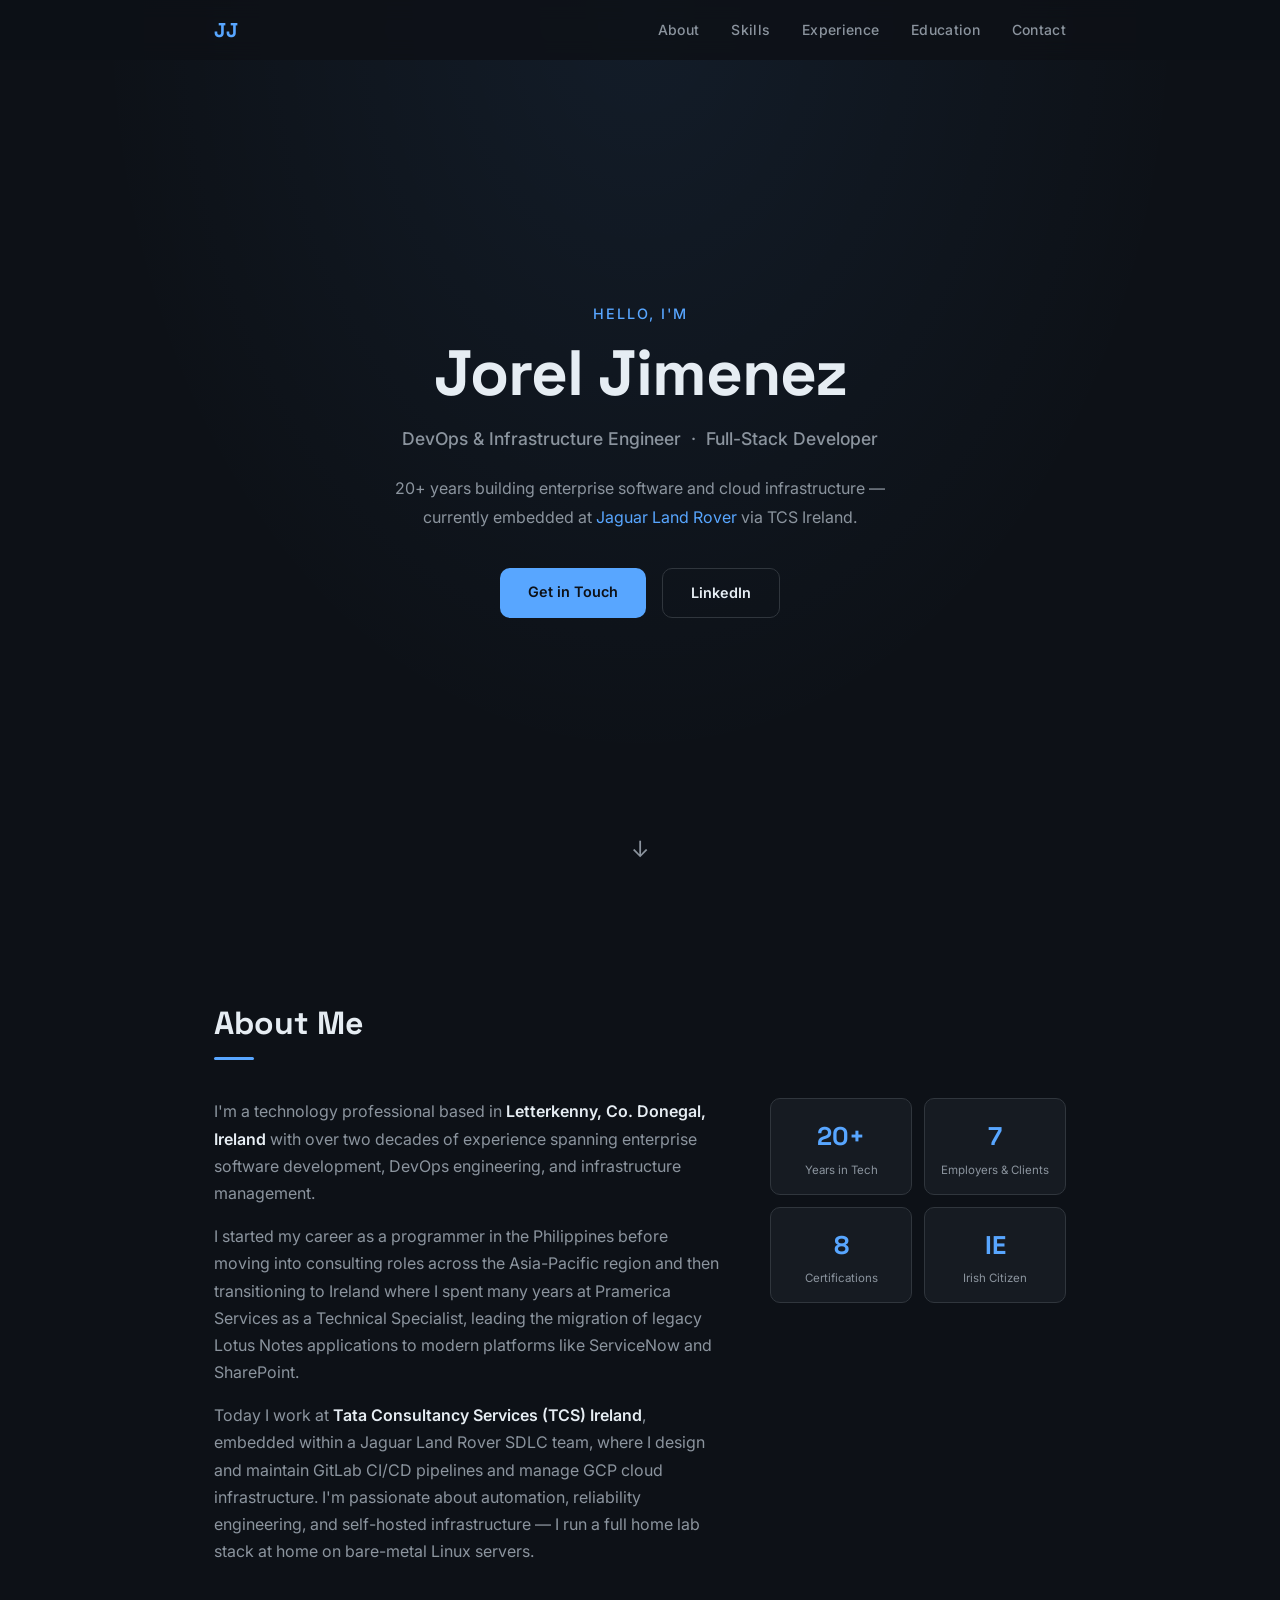
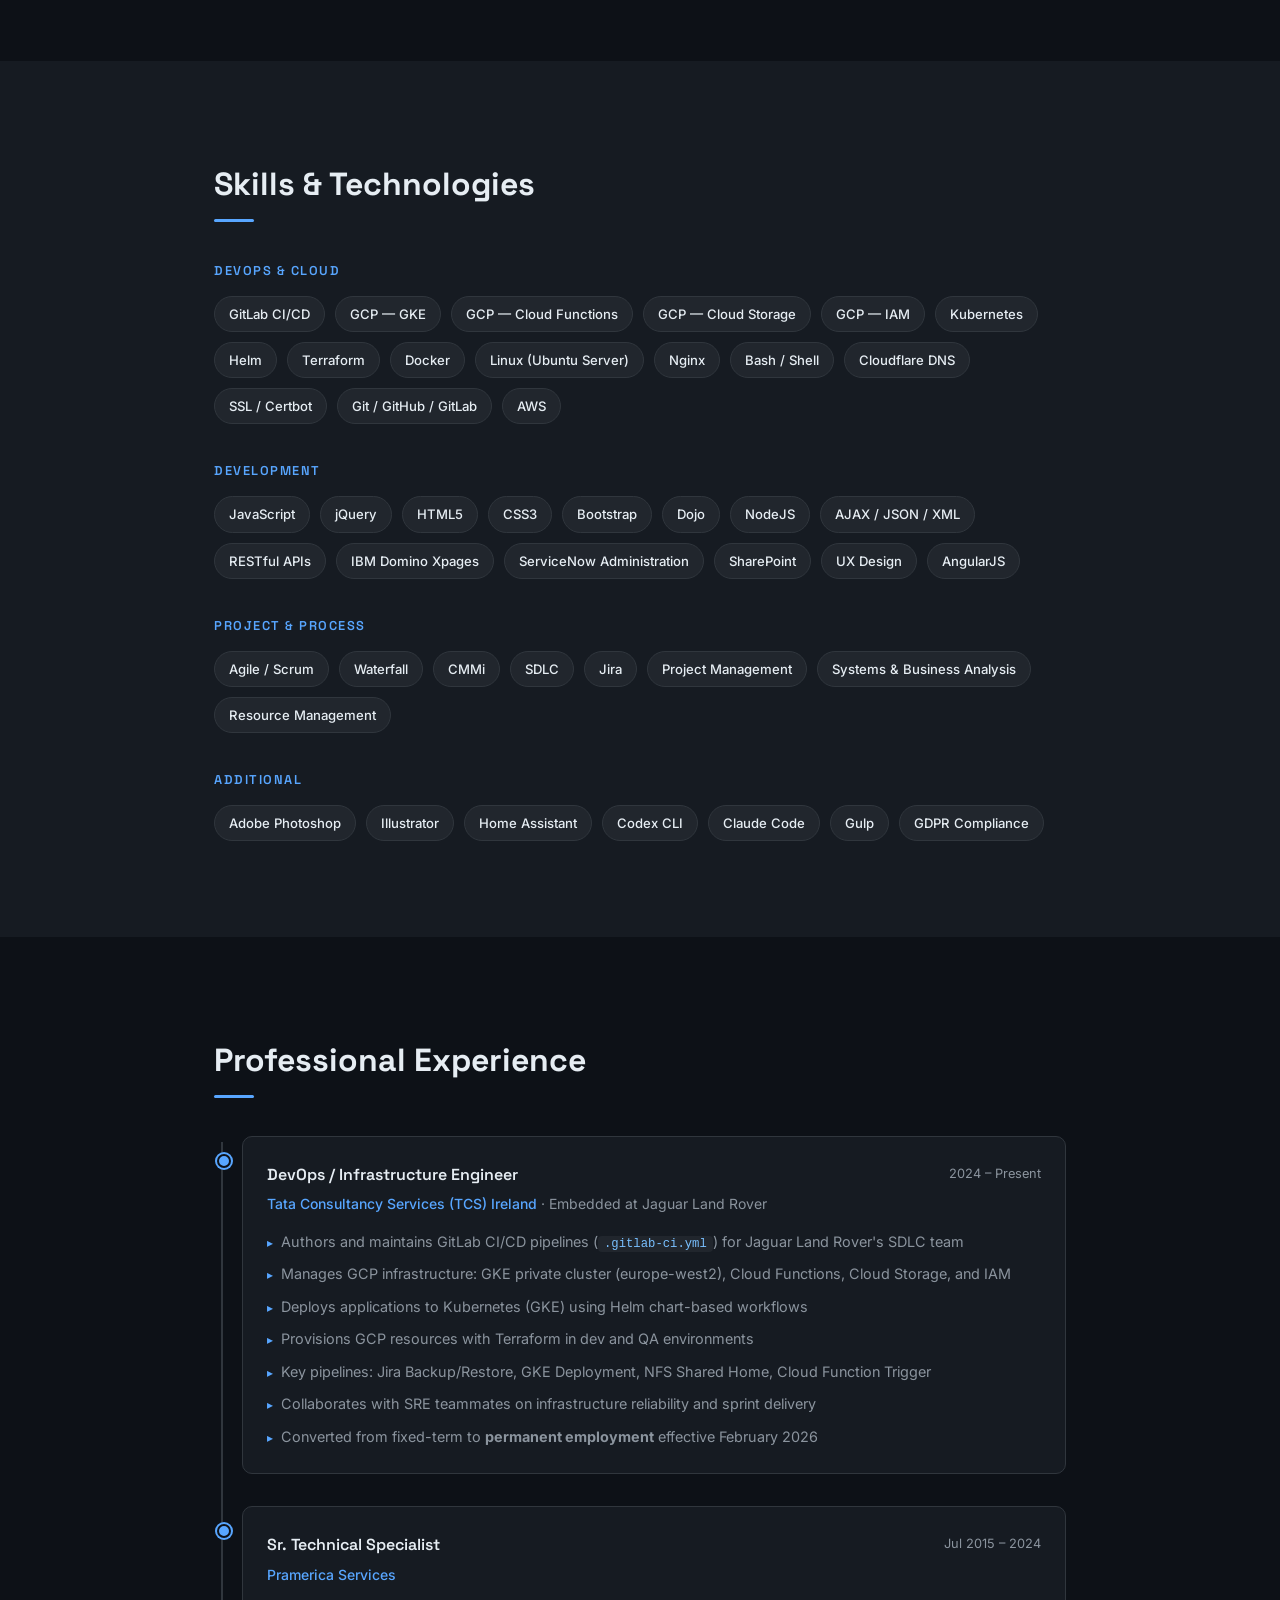
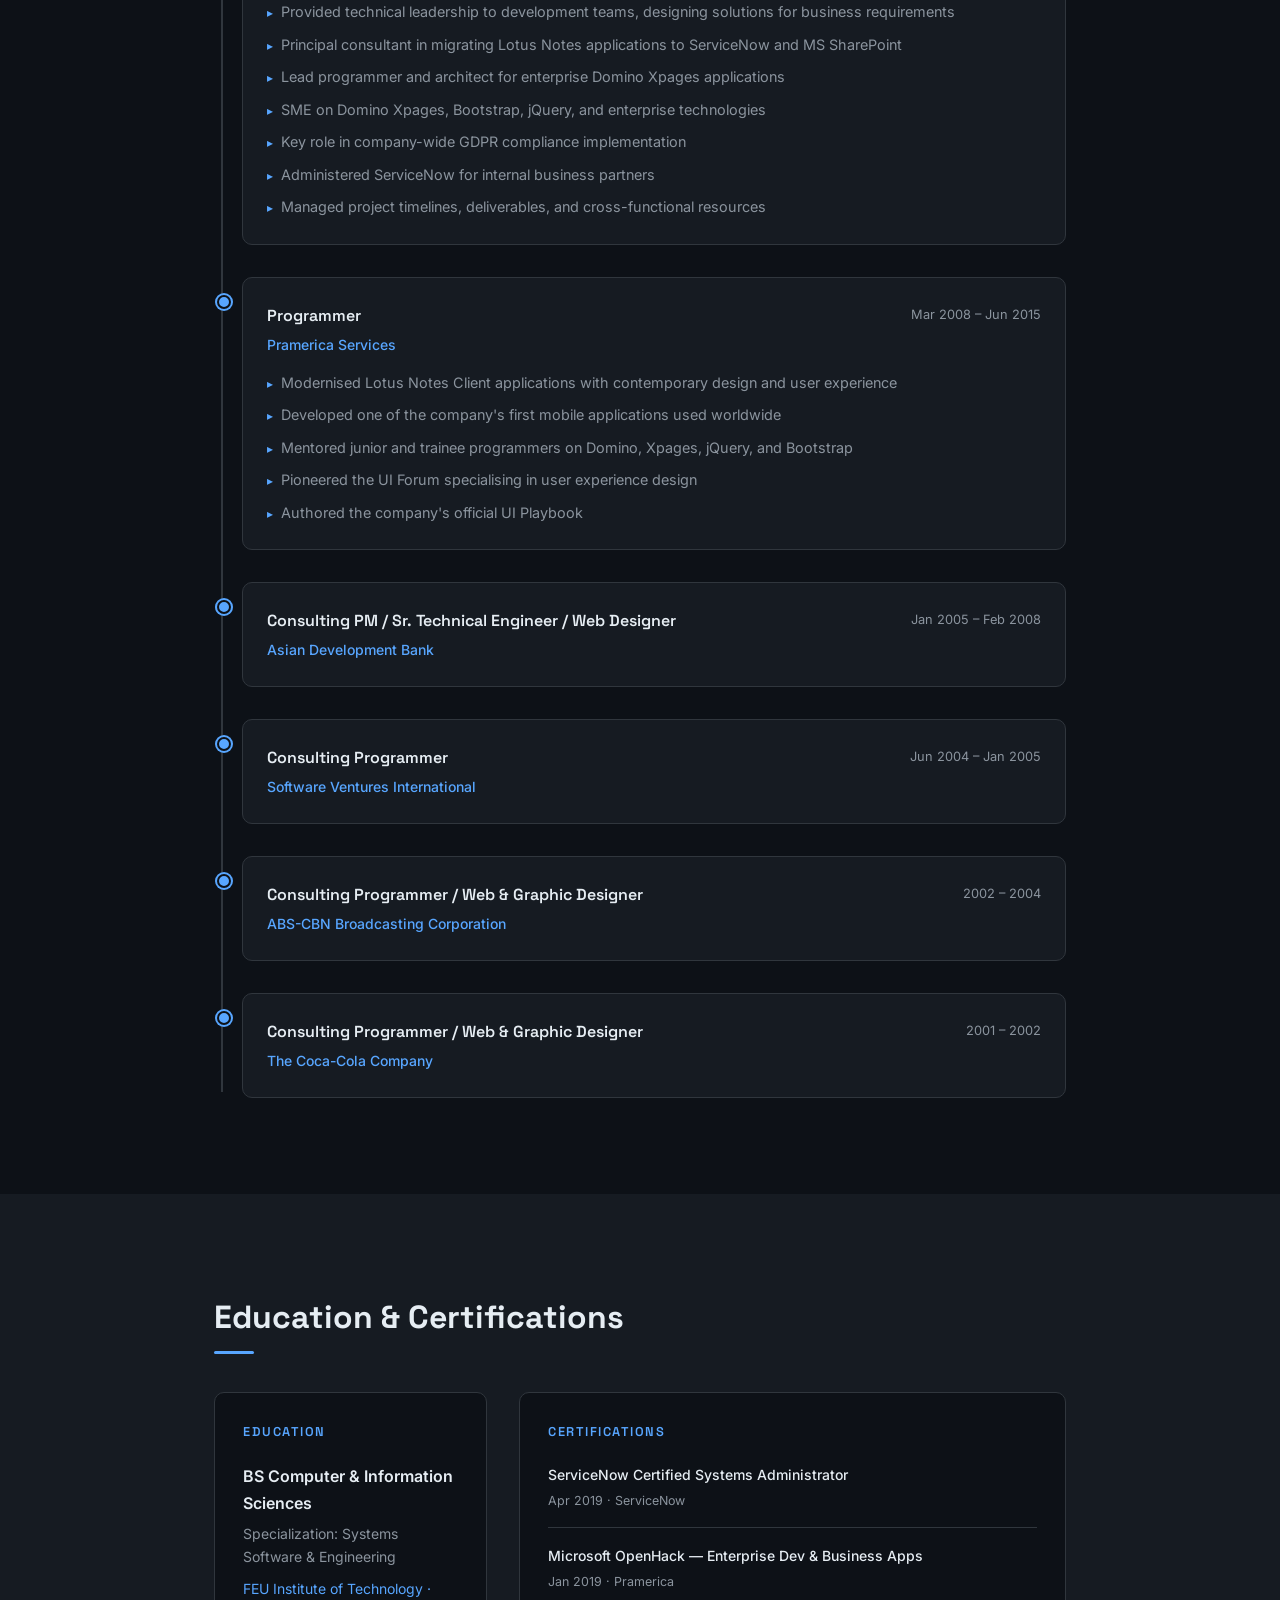
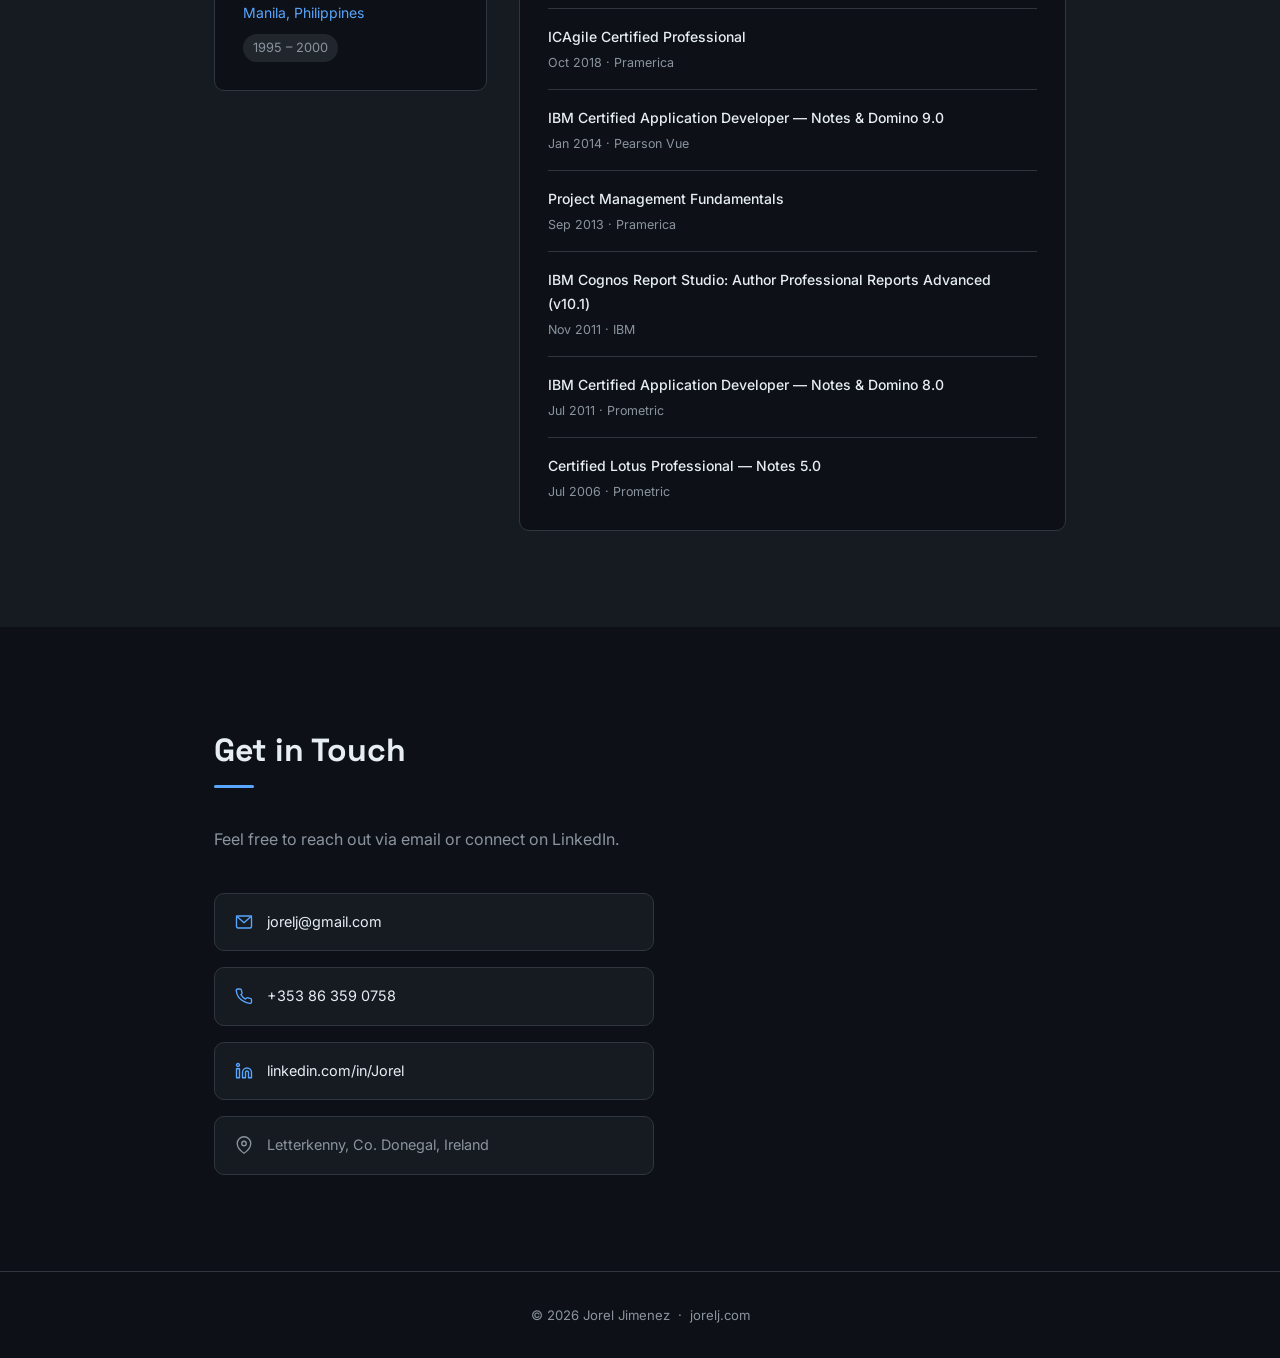
==== index.html @ f2c5dcb1 "initial commit" ====
<!DOCTYPE html>
<html lang="en">
<head>
  <meta charset="UTF-8" />
  <meta name="viewport" content="width=device-width, initial-scale=1.0" />
  <title>Jorel Jimenez — DevOps & Full-Stack Engineer</title>
  <meta name="description" content="Personal CV site of Jorel Jimenez — DevOps & Infrastructure Engineer with 20+ years in tech." />
  <link rel="preconnect" href="https://fonts.googleapis.com" />
  <link rel="preconnect" href="https://fonts.gstatic.com" crossorigin />
  <link href="https://fonts.googleapis.com/css2?family=Inter:wght@400;500;600&family=Space+Grotesk:wght@500;700&display=swap" rel="stylesheet" />
  <link rel="stylesheet" href="styles.css" />
</head>
<body>

  <!-- ===== NAV ===== -->
  <nav id="navbar">
    <div class="nav-inner">
      <a href="#hero" class="nav-logo">JJ</a>
      <button class="nav-toggle" aria-label="Toggle menu" aria-expanded="false">
        <span></span><span></span><span></span>
      </button>
      <ul class="nav-links">
        <li><a href="#about">About</a></li>
        <li><a href="#skills">Skills</a></li>
        <li><a href="#experience">Experience</a></li>
        <li><a href="#education">Education</a></li>
        <li><a href="#contact">Contact</a></li>
      </ul>
    </div>
  </nav>

  <!-- ===== HERO ===== -->
  <section id="hero">
    <div class="hero-content reveal">
      <p class="hero-eyebrow">Hello, I'm</p>
      <h1>Jorel Jimenez</h1>
      <p class="hero-title">DevOps &amp; Infrastructure Engineer &nbsp;·&nbsp; Full-Stack Developer</p>
      <p class="hero-sub">20+ years building enterprise software and cloud infrastructure —<br>currently embedded at <span class="accent">Jaguar Land Rover</span> via TCS Ireland.</p>
      <div class="hero-cta">
        <a href="#contact" class="btn btn-primary">Get in Touch</a>
        <a href="https://ie.linkedin.com/in/Jorel" target="_blank" rel="noopener" class="btn btn-outline">LinkedIn</a>
      </div>
    </div>
    <div class="hero-scroll-hint">&#x2193;</div>
  </section>

  <!-- ===== ABOUT ===== -->
  <section id="about">
    <div class="container">
      <h2 class="section-title reveal">About Me</h2>
      <div class="about-grid reveal">
        <div class="about-text">
          <p>
            I'm a technology professional based in <strong>Letterkenny, Co. Donegal, Ireland</strong> with over two decades of experience spanning enterprise software development, DevOps engineering, and infrastructure management.
          </p>
          <p>
            I started my career as a programmer in the Philippines before moving into consulting roles across the Asia-Pacific region and then transitioning to Ireland where I spent many years at Pramerica Services as a Technical Specialist, leading the migration of legacy Lotus Notes applications to modern platforms like ServiceNow and SharePoint.
          </p>
          <p>
            Today I work at <strong>Tata Consultancy Services (TCS) Ireland</strong>, embedded within a Jaguar Land Rover SDLC team, where I design and maintain GitLab CI/CD pipelines and manage GCP cloud infrastructure. I'm passionate about automation, reliability engineering, and self-hosted infrastructure — I run a full home lab stack at home on bare-metal Linux servers.
          </p>
        </div>
        <div class="about-highlights">
          <div class="highlight-card">
            <span class="highlight-num accent">20+</span>
            <span class="highlight-label">Years in Tech</span>
          </div>
          <div class="highlight-card">
            <span class="highlight-num accent">7</span>
            <span class="highlight-label">Employers &amp; Clients</span>
          </div>
          <div class="highlight-card">
            <span class="highlight-num accent">8</span>
            <span class="highlight-label">Certifications</span>
          </div>
          <div class="highlight-card">
            <span class="highlight-num accent">IE</span>
            <span class="highlight-label">Irish Citizen</span>
          </div>
        </div>
      </div>
    </div>
  </section>

  <!-- ===== SKILLS ===== -->
  <section id="skills">
    <div class="container">
      <h2 class="section-title reveal">Skills &amp; Technologies</h2>

      <div class="skills-group reveal">
        <h3 class="skills-group-title">DevOps &amp; Cloud</h3>
        <div class="tags">
          <span class="tag">GitLab CI/CD</span>
          <span class="tag">GCP — GKE</span>
          <span class="tag">GCP — Cloud Functions</span>
          <span class="tag">GCP — Cloud Storage</span>
          <span class="tag">GCP — IAM</span>
          <span class="tag">Kubernetes</span>
          <span class="tag">Helm</span>
          <span class="tag">Terraform</span>
          <span class="tag">Docker</span>
          <span class="tag">Linux (Ubuntu Server)</span>
          <span class="tag">Nginx</span>
          <span class="tag">Bash / Shell</span>
          <span class="tag">Cloudflare DNS</span>
          <span class="tag">SSL / Certbot</span>
          <span class="tag">Git / GitHub / GitLab</span>
          <span class="tag">AWS</span>
        </div>
      </div>

      <div class="skills-group reveal">
        <h3 class="skills-group-title">Development</h3>
        <div class="tags">
          <span class="tag">JavaScript</span>
          <span class="tag">jQuery</span>
          <span class="tag">HTML5</span>
          <span class="tag">CSS3</span>
          <span class="tag">Bootstrap</span>
          <span class="tag">Dojo</span>
          <span class="tag">NodeJS</span>
          <span class="tag">AJAX / JSON / XML</span>
          <span class="tag">RESTful APIs</span>
          <span class="tag">IBM Domino Xpages</span>
          <span class="tag">ServiceNow Administration</span>
          <span class="tag">SharePoint</span>
          <span class="tag">UX Design</span>
          <span class="tag">AngularJS</span>
        </div>
      </div>

      <div class="skills-group reveal">
        <h3 class="skills-group-title">Project &amp; Process</h3>
        <div class="tags">
          <span class="tag">Agile / Scrum</span>
          <span class="tag">Waterfall</span>
          <span class="tag">CMMi</span>
          <span class="tag">SDLC</span>
          <span class="tag">Jira</span>
          <span class="tag">Project Management</span>
          <span class="tag">Systems &amp; Business Analysis</span>
          <span class="tag">Resource Management</span>
        </div>
      </div>

      <div class="skills-group reveal">
        <h3 class="skills-group-title">Additional</h3>
        <div class="tags">
          <span class="tag">Adobe Photoshop</span>
          <span class="tag">Illustrator</span>
          <span class="tag">Home Assistant</span>
          <span class="tag">Codex CLI</span>
          <span class="tag">Claude Code</span>
          <span class="tag">Gulp</span>
          <span class="tag">GDPR Compliance</span>
        </div>
      </div>
    </div>
  </section>

  <!-- ===== EXPERIENCE ===== -->
  <section id="experience">
    <div class="container">
      <h2 class="section-title reveal">Professional Experience</h2>
      <div class="timeline">

        <div class="timeline-item reveal">
          <div class="timeline-dot"></div>
          <div class="timeline-card">
            <div class="timeline-header">
              <div>
                <h3 class="timeline-role">DevOps / Infrastructure Engineer</h3>
                <p class="timeline-company">Tata Consultancy Services (TCS) Ireland <span class="timeline-client">· Embedded at Jaguar Land Rover</span></p>
              </div>
              <span class="timeline-date">2024 – Present</span>
            </div>
            <ul class="timeline-bullets">
              <li>Authors and maintains GitLab CI/CD pipelines (<code>.gitlab-ci.yml</code>) for Jaguar Land Rover's SDLC team</li>
              <li>Manages GCP infrastructure: GKE private cluster (europe-west2), Cloud Functions, Cloud Storage, and IAM</li>
              <li>Deploys applications to Kubernetes (GKE) using Helm chart-based workflows</li>
              <li>Provisions GCP resources with Terraform in dev and QA environments</li>
              <li>Key pipelines: Jira Backup/Restore, GKE Deployment, NFS Shared Home, Cloud Function Trigger</li>
              <li>Collaborates with SRE teammates on infrastructure reliability and sprint delivery</li>
              <li>Converted from fixed-term to <strong>permanent employment</strong> effective February 2026</li>
            </ul>
          </div>
        </div>

        <div class="timeline-item reveal">
          <div class="timeline-dot"></div>
          <div class="timeline-card">
            <div class="timeline-header">
              <div>
                <h3 class="timeline-role">Sr. Technical Specialist</h3>
                <p class="timeline-company">Pramerica Services</p>
              </div>
              <span class="timeline-date">Jul 2015 – 2024</span>
            </div>
            <ul class="timeline-bullets">
              <li>Provided technical leadership to development teams, designing solutions for business requirements</li>
              <li>Principal consultant in migrating Lotus Notes applications to ServiceNow and MS SharePoint</li>
              <li>Lead programmer and architect for enterprise Domino Xpages applications</li>
              <li>SME on Domino Xpages, Bootstrap, jQuery, and enterprise technologies</li>
              <li>Key role in company-wide GDPR compliance implementation</li>
              <li>Administered ServiceNow for internal business partners</li>
              <li>Managed project timelines, deliverables, and cross-functional resources</li>
            </ul>
          </div>
        </div>

        <div class="timeline-item reveal">
          <div class="timeline-dot"></div>
          <div class="timeline-card">
            <div class="timeline-header">
              <div>
                <h3 class="timeline-role">Programmer</h3>
                <p class="timeline-company">Pramerica Services</p>
              </div>
              <span class="timeline-date">Mar 2008 – Jun 2015</span>
            </div>
            <ul class="timeline-bullets">
              <li>Modernised Lotus Notes Client applications with contemporary design and user experience</li>
              <li>Developed one of the company's first mobile applications used worldwide</li>
              <li>Mentored junior and trainee programmers on Domino, Xpages, jQuery, and Bootstrap</li>
              <li>Pioneered the UI Forum specialising in user experience design</li>
              <li>Authored the company's official UI Playbook</li>
            </ul>
          </div>
        </div>

        <div class="timeline-item reveal">
          <div class="timeline-dot"></div>
          <div class="timeline-card">
            <div class="timeline-header">
              <div>
                <h3 class="timeline-role">Consulting PM / Sr. Technical Engineer / Web Designer</h3>
                <p class="timeline-company">Asian Development Bank</p>
              </div>
              <span class="timeline-date">Jan 2005 – Feb 2008</span>
            </div>
          </div>
        </div>

        <div class="timeline-item reveal">
          <div class="timeline-dot"></div>
          <div class="timeline-card">
            <div class="timeline-header">
              <div>
                <h3 class="timeline-role">Consulting Programmer</h3>
                <p class="timeline-company">Software Ventures International</p>
              </div>
              <span class="timeline-date">Jun 2004 – Jan 2005</span>
            </div>
          </div>
        </div>

        <div class="timeline-item reveal">
          <div class="timeline-dot"></div>
          <div class="timeline-card">
            <div class="timeline-header">
              <div>
                <h3 class="timeline-role">Consulting Programmer / Web &amp; Graphic Designer</h3>
                <p class="timeline-company">ABS-CBN Broadcasting Corporation</p>
              </div>
              <span class="timeline-date">2002 – 2004</span>
            </div>
          </div>
        </div>

        <div class="timeline-item reveal">
          <div class="timeline-dot"></div>
          <div class="timeline-card">
            <div class="timeline-header">
              <div>
                <h3 class="timeline-role">Consulting Programmer / Web &amp; Graphic Designer</h3>
                <p class="timeline-company">The Coca-Cola Company</p>
              </div>
              <span class="timeline-date">2001 – 2002</span>
            </div>
          </div>
        </div>

      </div>
    </div>
  </section>

  <!-- ===== EDUCATION & CERTS ===== -->
  <section id="education">
    <div class="container">
      <h2 class="section-title reveal">Education &amp; Certifications</h2>
      <div class="edu-grid">

        <div class="edu-card reveal">
          <h3>Education</h3>
          <div class="edu-entry">
            <p class="edu-degree">BS Computer &amp; Information Sciences</p>
            <p class="edu-spec">Specialization: Systems Software &amp; Engineering</p>
            <p class="edu-school">FEU Institute of Technology · Manila, Philippines</p>
            <span class="edu-year">1995 – 2000</span>
          </div>
        </div>

        <div class="cert-card reveal">
          <h3>Certifications</h3>
          <ul class="cert-list">
            <li>
              <span class="cert-name">ServiceNow Certified Systems Administrator</span>
              <span class="cert-meta">Apr 2019 · ServiceNow</span>
            </li>
            <li>
              <span class="cert-name">Microsoft OpenHack — Enterprise Dev &amp; Business Apps</span>
              <span class="cert-meta">Jan 2019 · Pramerica</span>
            </li>
            <li>
              <span class="cert-name">ICAgile Certified Professional</span>
              <span class="cert-meta">Oct 2018 · Pramerica</span>
            </li>
            <li>
              <span class="cert-name">IBM Certified Application Developer — Notes &amp; Domino 9.0</span>
              <span class="cert-meta">Jan 2014 · Pearson Vue</span>
            </li>
            <li>
              <span class="cert-name">Project Management Fundamentals</span>
              <span class="cert-meta">Sep 2013 · Pramerica</span>
            </li>
            <li>
              <span class="cert-name">IBM Cognos Report Studio: Author Professional Reports Advanced (v10.1)</span>
              <span class="cert-meta">Nov 2011 · IBM</span>
            </li>
            <li>
              <span class="cert-name">IBM Certified Application Developer — Notes &amp; Domino 8.0</span>
              <span class="cert-meta">Jul 2011 · Prometric</span>
            </li>
            <li>
              <span class="cert-name">Certified Lotus Professional — Notes 5.0</span>
              <span class="cert-meta">Jul 2006 · Prometric</span>
            </li>
          </ul>
        </div>

      </div>
    </div>
  </section>

  <!-- ===== CONTACT ===== -->
  <section id="contact">
    <div class="container">
      <h2 class="section-title reveal">Get in Touch</h2>
      <p class="contact-sub reveal">Feel free to reach out via email or connect on LinkedIn.</p>
      <div class="contact-links reveal">
        <a href="mailto:jorelj@gmail.com" class="contact-item">
          <svg xmlns="http://www.w3.org/2000/svg" viewBox="0 0 24 24" fill="none" stroke="currentColor" stroke-width="1.8" stroke-linecap="round" stroke-linejoin="round"><rect x="2" y="4" width="20" height="16" rx="2"/><polyline points="2,4 12,13 22,4"/></svg>
          jorelj@gmail.com
        </a>
        <a href="tel:+353863590758" class="contact-item">
          <svg xmlns="http://www.w3.org/2000/svg" viewBox="0 0 24 24" fill="none" stroke="currentColor" stroke-width="1.8" stroke-linecap="round" stroke-linejoin="round"><path d="M22 16.92v3a2 2 0 0 1-2.18 2 19.79 19.79 0 0 1-8.63-3.07A19.5 19.5 0 0 1 4.69 13.5a19.79 19.79 0 0 1-3.07-8.67A2 2 0 0 1 3.6 2.64h3a2 2 0 0 1 2 1.72 12.84 12.84 0 0 0 .7 2.81 2 2 0 0 1-.45 2.11L7.91 10.1A16 16 0 0 0 14 16.09l1.27-1.27a2 2 0 0 1 2.11-.45 12.84 12.84 0 0 0 2.81.7A2 2 0 0 1 22 16.92z"/></svg>
          +353 86 359 0758
        </a>
        <a href="https://ie.linkedin.com/in/Jorel" target="_blank" rel="noopener" class="contact-item">
          <svg xmlns="http://www.w3.org/2000/svg" viewBox="0 0 24 24" fill="none" stroke="currentColor" stroke-width="1.8" stroke-linecap="round" stroke-linejoin="round"><path d="M16 8a6 6 0 0 1 6 6v7h-4v-7a2 2 0 0 0-2-2 2 2 0 0 0-2 2v7h-4v-7a6 6 0 0 1 6-6z"/><rect x="2" y="9" width="4" height="12"/><circle cx="4" cy="4" r="2"/></svg>
          linkedin.com/in/Jorel
        </a>
        <span class="contact-item no-link">
          <svg xmlns="http://www.w3.org/2000/svg" viewBox="0 0 24 24" fill="none" stroke="currentColor" stroke-width="1.8" stroke-linecap="round" stroke-linejoin="round"><path d="M21 10c0 7-9 13-9 13s-9-6-9-13a9 9 0 0 1 18 0z"/><circle cx="12" cy="10" r="3"/></svg>
          Letterkenny, Co. Donegal, Ireland
        </span>
      </div>
    </div>
  </section>

  <!-- ===== FOOTER ===== -->
  <footer>
    <p>&copy; <span id="year"></span> Jorel Jimenez &nbsp;·&nbsp; jorelj.com</p>
  </footer>

  <script src="script.js"></script>
</body>
</html>
---- styles.css ----
/* ============================================================
   JOREL JIMENEZ — Personal CV Site
   Dark theme · Inter + Space Grotesk
   ============================================================ */

/* ---------- CSS Variables ---------- */
:root {
  --bg:       #0d1117;
  --surface:  #161b22;
  --border:   #30363d;
  --text:     #e6edf3;
  --muted:    #8b949e;
  --accent:   #58a6ff;
  --accent-h: #79b8ff;
  --radius:   10px;
  --max-w:    900px;
  --nav-h:    60px;
  --transition: 0.25s ease;
}

/* ---------- Reset ---------- */
*, *::before, *::after { box-sizing: border-box; margin: 0; padding: 0; }

html {
  scroll-behavior: smooth;
  scroll-padding-top: var(--nav-h);
}

body {
  background: var(--bg);
  color: var(--text);
  font-family: 'Inter', system-ui, sans-serif;
  font-size: 16px;
  line-height: 1.7;
  -webkit-font-smoothing: antialiased;
}

img { max-width: 100%; display: block; }
a { color: var(--accent); text-decoration: none; transition: color var(--transition); }
a:hover { color: var(--accent-h); }
ul { list-style: none; }
code {
  font-family: 'Fira Code', 'Courier New', monospace;
  background: #21262d;
  color: #79c0ff;
  padding: 1px 6px;
  border-radius: 4px;
  font-size: 0.85em;
}

/* ---------- Utility ---------- */
.container {
  max-width: var(--max-w);
  margin: 0 auto;
  padding: 0 24px;
}

.accent { color: var(--accent); }

/* ---------- Scroll Reveal ---------- */
.reveal {
  opacity: 0;
  transform: translateY(28px);
  transition: opacity 0.6s ease, transform 0.6s ease;
}
.reveal.visible {
  opacity: 1;
  transform: translateY(0);
}

/* ---------- NAV ---------- */
#navbar {
  position: fixed;
  top: 0;
  left: 0;
  width: 100%;
  height: var(--nav-h);
  z-index: 100;
  background: rgba(13, 17, 23, 0.85);
  backdrop-filter: blur(10px);
  border-bottom: 1px solid transparent;
  transition: border-color var(--transition);
}
#navbar.scrolled { border-bottom-color: var(--border); }

.nav-inner {
  max-width: var(--max-w);
  margin: 0 auto;
  padding: 0 24px;
  height: 100%;
  display: flex;
  align-items: center;
  justify-content: space-between;
}

.nav-logo {
  font-family: 'Space Grotesk', sans-serif;
  font-weight: 700;
  font-size: 1.25rem;
  color: var(--accent);
  letter-spacing: 1px;
}
.nav-logo:hover { color: var(--accent-h); }

.nav-links {
  display: flex;
  gap: 32px;
}
.nav-links a {
  color: var(--muted);
  font-size: 0.875rem;
  font-weight: 500;
  letter-spacing: 0.3px;
}
.nav-links a:hover { color: var(--text); }

.nav-toggle {
  display: none;
  flex-direction: column;
  gap: 5px;
  background: none;
  border: none;
  cursor: pointer;
  padding: 4px;
}
.nav-toggle span {
  display: block;
  width: 22px;
  height: 2px;
  background: var(--text);
  border-radius: 2px;
  transition: transform var(--transition), opacity var(--transition);
}
.nav-toggle.open span:nth-child(1) { transform: translateY(7px) rotate(45deg); }
.nav-toggle.open span:nth-child(2) { opacity: 0; }
.nav-toggle.open span:nth-child(3) { transform: translateY(-7px) rotate(-45deg); }

/* ---------- HERO ---------- */
#hero {
  min-height: 100vh;
  display: flex;
  align-items: center;
  justify-content: center;
  text-align: center;
  padding: calc(var(--nav-h) + 40px) 24px 80px;
  position: relative;
  background: radial-gradient(ellipse at 50% 0%, rgba(88, 166, 255, 0.08) 0%, transparent 60%);
}

.hero-content { max-width: 680px; }

.hero-eyebrow {
  color: var(--accent);
  font-size: 0.9rem;
  font-weight: 500;
  letter-spacing: 2px;
  text-transform: uppercase;
  margin-bottom: 12px;
}

#hero h1 {
  font-family: 'Space Grotesk', sans-serif;
  font-size: clamp(2.5rem, 7vw, 4rem);
  font-weight: 700;
  letter-spacing: -1px;
  line-height: 1.1;
  margin-bottom: 16px;
}

.hero-title {
  color: var(--muted);
  font-size: clamp(0.95rem, 2.5vw, 1.1rem);
  font-weight: 500;
  margin-bottom: 20px;
}

.hero-sub {
  color: var(--muted);
  font-size: 1rem;
  max-width: 520px;
  margin: 0 auto 36px;
  line-height: 1.8;
}

.hero-cta {
  display: flex;
  gap: 16px;
  justify-content: center;
  flex-wrap: wrap;
}

/* Buttons */
.btn {
  display: inline-block;
  padding: 12px 28px;
  border-radius: var(--radius);
  font-weight: 600;
  font-size: 0.9rem;
  transition: all var(--transition);
  cursor: pointer;
}
.btn-primary {
  background: var(--accent);
  color: #0d1117;
}
.btn-primary:hover {
  background: var(--accent-h);
  color: #0d1117;
  transform: translateY(-2px);
  box-shadow: 0 6px 20px rgba(88, 166, 255, 0.3);
}
.btn-outline {
  border: 1.5px solid var(--border);
  color: var(--text);
}
.btn-outline:hover {
  border-color: var(--accent);
  color: var(--accent);
  transform: translateY(-2px);
}

.hero-scroll-hint {
  position: absolute;
  bottom: 32px;
  left: 50%;
  transform: translateX(-50%);
  color: var(--muted);
  font-size: 1.4rem;
  animation: bounce 2s infinite;
}
@keyframes bounce {
  0%, 100% { transform: translateX(-50%) translateY(0); }
  50%       { transform: translateX(-50%) translateY(8px); }
}

/* ---------- SECTIONS ---------- */
section:not(#hero) {
  padding: 96px 0;
}

.section-title {
  font-family: 'Space Grotesk', sans-serif;
  font-size: clamp(1.5rem, 4vw, 2rem);
  font-weight: 700;
  margin-bottom: 48px;
  position: relative;
  display: inline-block;
}
.section-title::after {
  content: '';
  position: absolute;
  left: 0;
  bottom: -10px;
  width: 40px;
  height: 3px;
  background: var(--accent);
  border-radius: 2px;
}

/* Alternating section bg */
#skills, #education { background: var(--surface); }

/* ---------- ABOUT ---------- */
.about-grid {
  display: grid;
  grid-template-columns: 1fr auto;
  gap: 48px;
  align-items: start;
}

.about-text p {
  color: var(--muted);
  margin-bottom: 16px;
}
.about-text p:last-child { margin-bottom: 0; }
.about-text strong { color: var(--text); font-weight: 600; }

.about-highlights {
  display: grid;
  grid-template-columns: 1fr 1fr;
  gap: 12px;
  min-width: 200px;
}

.highlight-card {
  background: var(--surface);
  border: 1px solid var(--border);
  border-radius: var(--radius);
  padding: 16px;
  text-align: center;
  display: flex;
  flex-direction: column;
  gap: 4px;
}
.highlight-num {
  font-family: 'Space Grotesk', sans-serif;
  font-size: 1.6rem;
  font-weight: 700;
}
.highlight-label {
  font-size: 0.72rem;
  color: var(--muted);
  line-height: 1.3;
}

/* ---------- SKILLS ---------- */
.skills-group {
  margin-bottom: 36px;
}
.skills-group:last-child { margin-bottom: 0; }

.skills-group-title {
  font-family: 'Space Grotesk', sans-serif;
  font-size: 0.8rem;
  font-weight: 600;
  color: var(--accent);
  letter-spacing: 1.5px;
  text-transform: uppercase;
  margin-bottom: 14px;
}

.tags {
  display: flex;
  flex-wrap: wrap;
  gap: 10px;
}
.tag {
  background: #21262d;
  border: 1px solid var(--border);
  color: var(--text);
  padding: 6px 14px;
  border-radius: 20px;
  font-size: 0.82rem;
  font-weight: 500;
  transition: border-color var(--transition), color var(--transition);
}
.tag:hover {
  border-color: var(--accent);
  color: var(--accent);
}

/* ---------- TIMELINE ---------- */
.timeline {
  position: relative;
  padding-left: 28px;
}
.timeline::before {
  content: '';
  position: absolute;
  left: 7px;
  top: 6px;
  bottom: 6px;
  width: 2px;
  background: var(--border);
}

.timeline-item {
  position: relative;
  margin-bottom: 32px;
}
.timeline-item:last-child { margin-bottom: 0; }

.timeline-dot {
  position: absolute;
  left: -25px;
  top: 18px;
  width: 14px;
  height: 14px;
  border-radius: 50%;
  background: var(--accent);
  border: 2px solid var(--bg);
  box-shadow: 0 0 0 2px var(--accent);
}

.timeline-card {
  background: var(--surface);
  border: 1px solid var(--border);
  border-radius: var(--radius);
  padding: 24px;
  transition: border-color var(--transition);
}
.timeline-card:hover { border-color: var(--accent); }

.timeline-header {
  display: flex;
  justify-content: space-between;
  align-items: flex-start;
  gap: 16px;
  flex-wrap: wrap;
  margin-bottom: 14px;
}

.timeline-role {
  font-family: 'Space Grotesk', sans-serif;
  font-size: 1rem;
  font-weight: 600;
  color: var(--text);
  margin-bottom: 4px;
}

.timeline-company {
  font-size: 0.875rem;
  color: var(--accent);
  font-weight: 500;
}
.timeline-client {
  color: var(--muted);
  font-weight: 400;
}

.timeline-date {
  font-size: 0.8rem;
  color: var(--muted);
  white-space: nowrap;
  padding-top: 2px;
}

/* No bullets on cards with no detail */
.timeline-header:only-child { margin-bottom: 0; }

.timeline-bullets {
  display: flex;
  flex-direction: column;
  gap: 8px;
}
.timeline-bullets li {
  color: var(--muted);
  font-size: 0.9rem;
  padding-left: 14px;
  position: relative;
}
.timeline-bullets li::before {
  content: '▸';
  position: absolute;
  left: 0;
  color: var(--accent);
  font-size: 0.75rem;
  top: 3px;
}

/* ---------- EDUCATION & CERTS ---------- */
.edu-grid {
  display: grid;
  grid-template-columns: 1fr 2fr;
  gap: 32px;
  align-items: start;
}

.edu-card, .cert-card {
  background: #0d1117;
  border: 1px solid var(--border);
  border-radius: var(--radius);
  padding: 28px;
}

.edu-card h3, .cert-card h3 {
  font-family: 'Space Grotesk', sans-serif;
  font-size: 0.8rem;
  font-weight: 600;
  color: var(--accent);
  letter-spacing: 1.5px;
  text-transform: uppercase;
  margin-bottom: 20px;
}

.edu-degree {
  font-weight: 600;
  color: var(--text);
  margin-bottom: 4px;
}
.edu-spec {
  font-size: 0.875rem;
  color: var(--muted);
  margin-bottom: 8px;
}
.edu-school {
  font-size: 0.875rem;
  color: var(--accent);
  margin-bottom: 8px;
}
.edu-year {
  display: inline-block;
  font-size: 0.8rem;
  color: var(--muted);
  background: #21262d;
  padding: 3px 10px;
  border-radius: 20px;
}

.cert-list {
  display: flex;
  flex-direction: column;
  gap: 16px;
}
.cert-list li {
  display: flex;
  flex-direction: column;
  gap: 3px;
  padding-bottom: 16px;
  border-bottom: 1px solid var(--border);
}
.cert-list li:last-child {
  padding-bottom: 0;
  border-bottom: none;
}
.cert-name {
  font-size: 0.875rem;
  color: var(--text);
  font-weight: 500;
}
.cert-meta {
  font-size: 0.78rem;
  color: var(--muted);
}

/* ---------- CONTACT ---------- */
.contact-sub {
  color: var(--muted);
  margin-bottom: 40px;
}

.contact-links {
  display: flex;
  flex-direction: column;
  gap: 16px;
  max-width: 440px;
}

.contact-item {
  display: flex;
  align-items: center;
  gap: 14px;
  background: var(--surface);
  border: 1px solid var(--border);
  border-radius: var(--radius);
  padding: 16px 20px;
  color: var(--text);
  font-size: 0.9rem;
  transition: border-color var(--transition), color var(--transition), transform var(--transition);
}
.contact-item:hover:not(.no-link) {
  border-color: var(--accent);
  color: var(--accent);
  transform: translateX(4px);
}
.contact-item.no-link { cursor: default; color: var(--muted); }
.contact-item svg {
  width: 18px;
  height: 18px;
  flex-shrink: 0;
  color: var(--accent);
}
.contact-item.no-link svg { color: var(--muted); }

/* ---------- FOOTER ---------- */
footer {
  text-align: center;
  padding: 32px 24px;
  border-top: 1px solid var(--border);
  color: var(--muted);
  font-size: 0.82rem;
}

/* ---------- RESPONSIVE ---------- */
@media (max-width: 768px) {
  .nav-toggle { display: flex; }
  .nav-links {
    display: none;
    position: absolute;
    top: var(--nav-h);
    left: 0;
    width: 100%;
    background: var(--surface);
    border-bottom: 1px solid var(--border);
    flex-direction: column;
    gap: 0;
    padding: 8px 0;
  }
  .nav-links.open { display: flex; }
  .nav-links a {
    display: block;
    padding: 14px 24px;
    font-size: 1rem;
  }
  .nav-links a:hover { background: #21262d; }

  .about-grid {
    grid-template-columns: 1fr;
  }
  .about-highlights {
    grid-template-columns: repeat(4, 1fr);
    min-width: unset;
  }

  .edu-grid {
    grid-template-columns: 1fr;
  }

  .timeline-header {
    flex-direction: column;
    gap: 8px;
  }

  section:not(#hero) { padding: 72px 0; }
}

@media (max-width: 480px) {
  .about-highlights { grid-template-columns: repeat(2, 1fr); }
  .hero-cta { flex-direction: column; align-items: center; }
  .btn { width: 200px; text-align: center; }
}
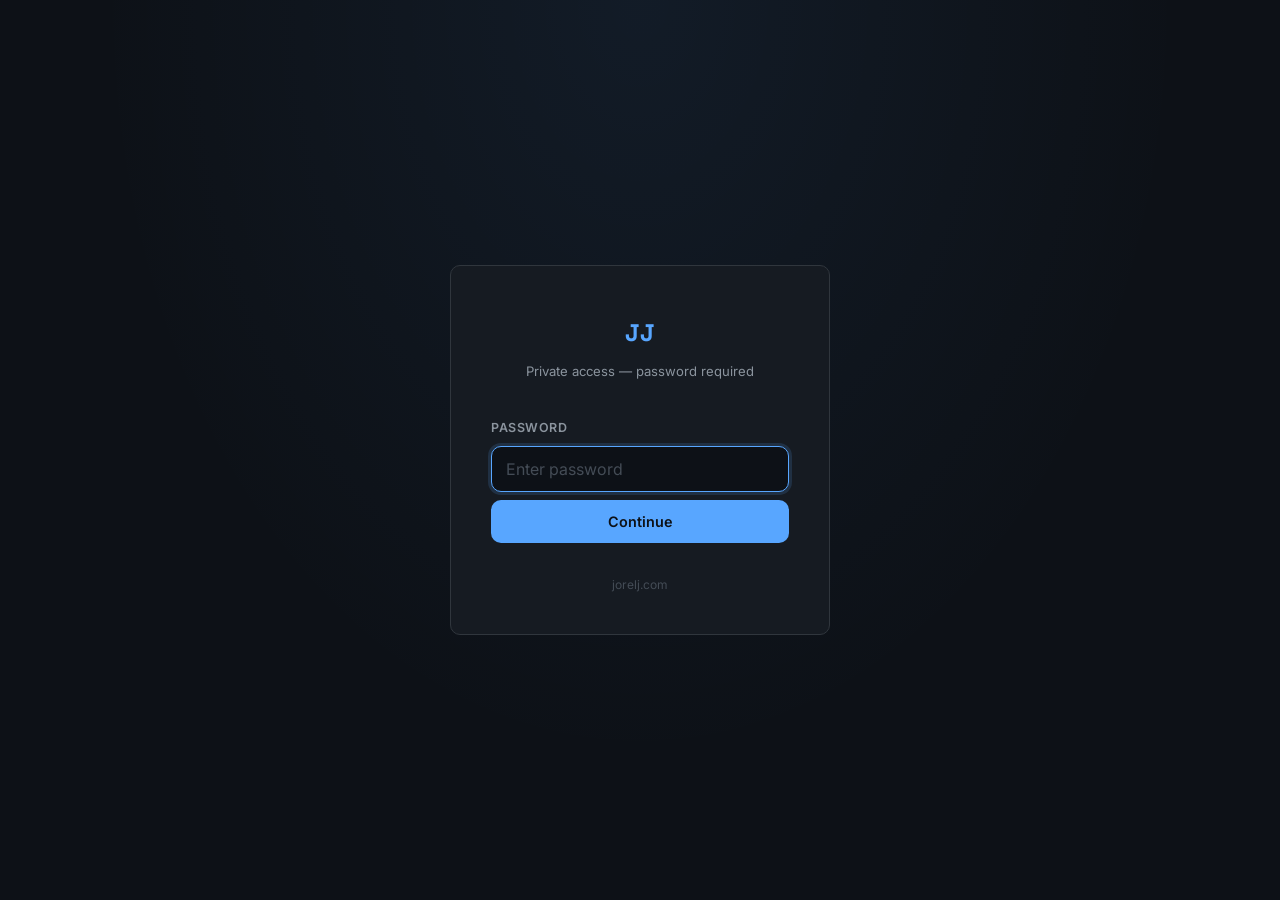
==== commit dcd035f3: "Add password authentication with multi-password support - Add login.html with SHA-256 password hashi" ====
--- a/index.html
+++ b/index.html
@@ -1,6 +1,29 @@
 <!DOCTYPE html>
 <html lang="en">
 <head>
+  <script>
+    /* AUTH GUARD */
+    (function () {
+      var COOKIE_NAME   = 'jj_auth';
+      var PASSWORD_HASHES = [
+        '8529ab6899015263573df683e57a9de269d60d38f9a5493152e1f53e8c5c2730', // mitchell
+        // add more hashes here
+      ];
+      var LOGIN_URL     = '/login.html';
+      function getCookie(name) {
+        var pairs = document.cookie.split(';');
+        for (var i = 0; i < pairs.length; i++) {
+          var pair = pairs[i].trim().split('=');
+          if (pair[0] === name) return pair[1] || '';
+        }
+        return null;
+      }
+      if (PASSWORD_HASHES.indexOf(getCookie(COOKIE_NAME)) === -1) {
+        window.location.replace(LOGIN_URL);
+        throw new Error('Unauthenticated');
+      }
+    })();
+  </script>
   <meta charset="UTF-8" />
   <meta name="viewport" content="width=device-width, initial-scale=1.0" />
   <title>Jorel Jimenez — DevOps & Full-Stack Engineer</title>
